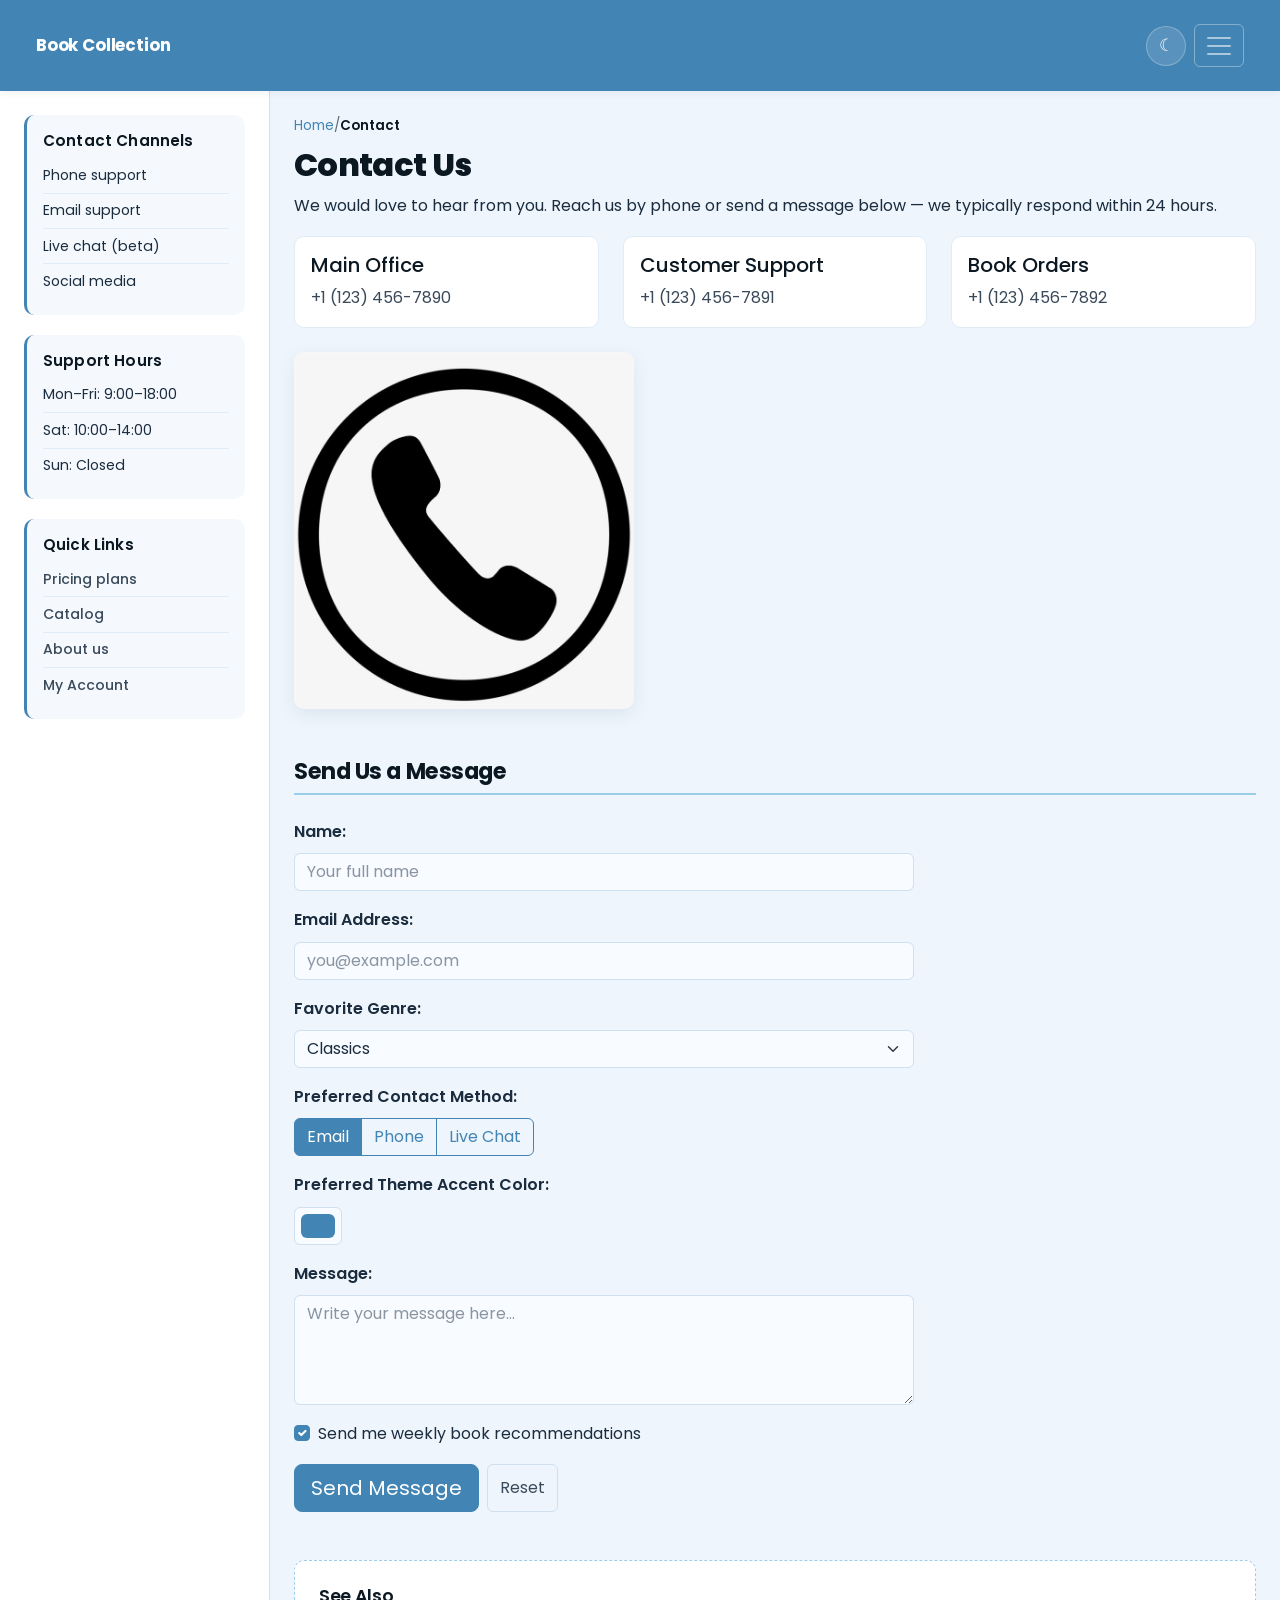
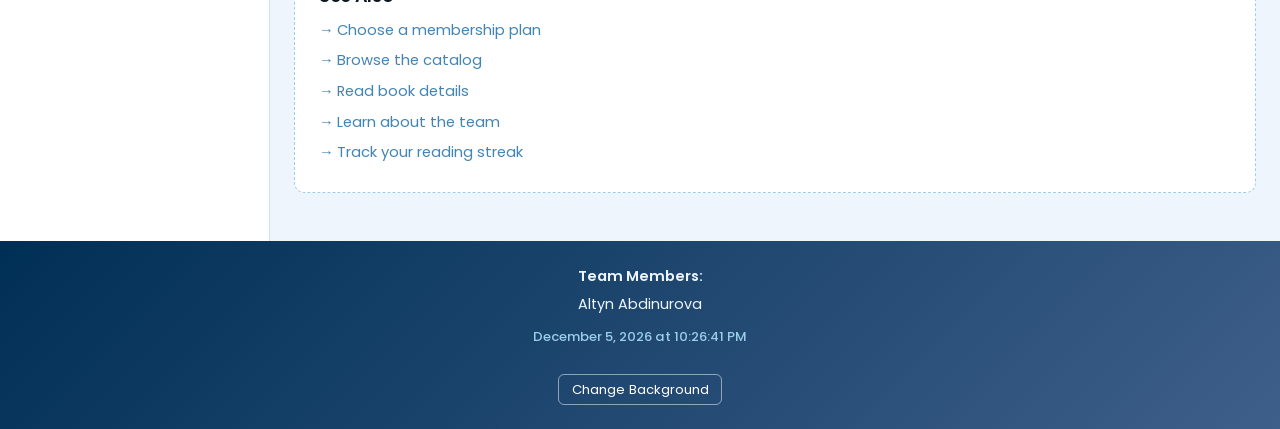
==== 6contact.html @ ef57058f "Assignment 5 final version" ====
<!DOCTYPE html>
<html lang="en">
<head>
  <meta charset="UTF-8">
  <meta name="viewport" content="width=device-width, initial-scale=1.0">
  <title>Contact Us — Digital Book Collection</title>
  <script src="js/theme-init.js"></script>
  <link href="https://cdn.jsdelivr.net/npm/bootstrap@5.3.2/dist/css/bootstrap.min.css" rel="stylesheet">
  <link rel="stylesheet" href="css/style.css">
</head>
<body>
  <div class="page-grid mx-auto">
    <header id="main-header" class="px-3 px-lg-4 py-3">
      <nav class="navbar navbar-expand-xxl navbar-dark w-100" aria-label="Main navigation">
        <div class="container-fluid">
          <a class="navbar-brand" href="index.html">Book Collection</a>
          <div class="d-flex align-items-center gap-2 ms-auto order-xxl-last">
            <button class="theme-toggle" type="button" id="theme-toggle" aria-label="Toggle theme">☾</button>
            <button class="navbar-toggler" type="button"
                    data-bs-toggle="collapse" data-bs-target="#navbarMain"
                    aria-controls="navbarMain" aria-expanded="false"
                    aria-label="Toggle navigation">
              <span class="navbar-toggler-icon"></span>
            </button>
          </div>
          <div class="collapse navbar-collapse" id="navbarMain">
            <ul class="navbar-nav ms-auto mb-2 mb-xxl-0">
              <li class="nav-item"><a class="nav-link" href="index.html">Home</a></li>
              <li class="nav-item"><a class="nav-link" href="2catalog.html">Catalog</a></li>
              <li class="nav-item"><a class="nav-link" href="3product.html">Book Details</a></li>
              <li class="nav-item"><a class="nav-link" href="4about.html">About Us</a></li>
              <li class="nav-item"><a class="nav-link" href="5prices.html">Pricing</a></li>
              <li class="nav-item"><a class="nav-link active" aria-current="page" href="6contact.html">Contact Us</a></li>
              <li class="nav-item"><a class="nav-link" href="7account.html">My Account</a></li>
              <li class="nav-item"><a class="nav-link" href="8reader.html">Read</a></li>
            </ul>
          </div>
        </div>
      </nav>
    </header>

    <aside class="sidebar p-3 p-lg-4">
      <div class="sidebar-block p-3">
        <h3 class="mb-2">Contact Channels</h3>
        <ul>
          <li>Phone support</li>
          <li>Email support</li>
          <li>Live chat (beta)</li>
          <li>Social media</li>
        </ul>
      </div>
      <div class="sidebar-block p-3">
        <h3 class="mb-2">Support Hours</h3>
        <ul>
          <li>Mon–Fri: 9:00–18:00</li>
          <li>Sat: 10:00–14:00</li>
          <li>Sun: Closed</li>
        </ul>
      </div>
      <div class="sidebar-block p-3">
        <h3 class="mb-2">Quick Links</h3>
        <ul>
          <li><a href="5prices.html">Pricing plans</a></li>
          <li><a href="2catalog.html">Catalog</a></li>
          <li><a href="4about.html">About us</a></li>
          <li><a href="7account.html">My Account</a></li>
        </ul>
      </div>
    </aside>

    <main class="main-content p-3 p-lg-4">
      <div class="container-fluid px-0">
        <p class="breadcrumb mb-2"><a href="index.html">Home</a> / <span>Contact</span></p>

        <h1>Contact Us</h1>
        <p>We would love to hear from you. Reach us by phone or send a message below — we typically respond within 24 hours.</p>

        <div class="row g-4 mb-4">
          <div class="col-12 col-sm-6 col-md-6 col-lg-4">
            <div class="card h-100">
              <div class="card-body">
                <h5 class="card-title">Main Office</h5>
                <p class="card-text mb-0">+1 (123) 456-7890</p>
              </div>
            </div>
          </div>
          <div class="col-12 col-sm-6 col-md-6 col-lg-4">
            <div class="card h-100">
              <div class="card-body">
                <h5 class="card-title">Customer Support</h5>
                <p class="card-text mb-0">+1 (123) 456-7891</p>
              </div>
            </div>
          </div>
          <div class="col-12 col-sm-6 col-md-6 col-lg-4">
            <div class="card h-100">
              <div class="card-body">
                <h5 class="card-title">Book Orders</h5>
                <p class="card-text mb-0">+1 (123) 456-7892</p>
              </div>
            </div>
          </div>
        </div>

        <img src="imgs/contactlogo.jpg" alt="Phone icon for customer contact details" class="page-img">

        <h2 class="mt-4 mt-lg-5">Send Us a Message</h2>
        <form id="contact-form" action="#" method="post" class="mt-4 mb-5 form-narrow" novalidate>
          <div class="mb-3">
            <label for="name" class="form-label fw-semibold">Name:</label>
            <input type="text" class="form-control" id="name" name="name" placeholder="Your full name" required>
          </div>
          <div class="mb-3">
            <label for="email" class="form-label fw-semibold">Email Address:</label>
            <input type="email" class="form-control" id="email" name="email" placeholder="you@example.com" required>
          </div>
          <div class="mb-3">
            <label for="genre" class="form-label fw-semibold">Favorite Genre:</label>
            <select id="genre" name="genre" class="form-select">
              <option value="classics">Classics</option>
              <option value="fantasy">Fantasy</option>
              <option value="sci-fi">Science Fiction</option>
              <option value="romance">Romance</option>
              <option value="coming-of-age">Coming-of-Age</option>
            </select>
          </div>
          <div class="mb-3">
            <label class="form-label fw-semibold d-block">Preferred Contact Method:</label>
            <div class="btn-group" role="group" aria-label="Contact preference">
              <input type="radio" class="btn-check" name="contact-method" id="cm-email" value="email" checked>
              <label class="btn btn-outline-primary" for="cm-email">Email</label>
              <input type="radio" class="btn-check" name="contact-method" id="cm-phone" value="phone">
              <label class="btn btn-outline-primary" for="cm-phone">Phone</label>
              <input type="radio" class="btn-check" name="contact-method" id="cm-chat" value="chat">
              <label class="btn btn-outline-primary" for="cm-chat">Live Chat</label>
            </div>
          </div>
          <div class="mb-3">
            <label for="theme-color" class="form-label fw-semibold">Preferred Theme Accent Color:</label>
            <input type="color" class="form-control form-control-color" id="theme-color" name="theme-color" value="#4285B4" title="Choose your accent color">
          </div>
          <div class="mb-3">
            <label for="message" class="form-label fw-semibold">Message:</label>
            <textarea class="form-control" id="message" name="message" rows="4" placeholder="Write your message here..." required minlength="10"></textarea>
          </div>
          <div class="form-check mb-3">
            <input class="form-check-input" type="checkbox" id="subscribe" name="subscribe" checked>
            <label class="form-check-label" for="subscribe">Send me weekly book recommendations</label>
          </div>
          <p id="contact-error" class="auth-error p-3" hidden></p>
          <p id="contact-success" class="auth-success p-3" hidden></p>
          <div class="d-flex gap-2 flex-wrap">
            <button type="submit" class="btn btn-primary btn-lg">Send Message</button>
            <button type="reset" class="btn btn-outline-secondary">Reset</button>
          </div>
        </form>

        <div class="see-also my-4 p-3 p-lg-4">
          <h3 class="mb-2">See Also</h3>
          <ul class="mb-0">
            <li><a href="5prices.html">Choose a membership plan</a></li>
            <li><a href="2catalog.html">Browse the catalog</a></li>
            <li><a href="3product.html">Read book details</a></li>
            <li><a href="4about.html">Learn about the team</a></li>
            <li><a href="7account.html">Track your reading streak</a></li>
          </ul>
        </div>
      </div>
    </main>

    <footer class="p-4">
      <p class="mb-1">Team Members:</p>
      <ul><li>Altyn Abdinurova</li></ul>
      <p id="datetime" class="footer-datetime"></p>
      <button id="bg-color-btn" type="button" class="btn btn-sm btn-outline-light">Change Background</button>
    </footer>
  </div>

  <script src="https://cdn.jsdelivr.net/npm/bootstrap@5.3.2/dist/js/bootstrap.bundle.min.js"></script>
  <script src="js/assign5.js"></script>
</body>
</html>
---- css/style.css ----
/* BOOK COLLECTION — Redesigned theme */

@import url('https://fonts.googleapis.com/css2?family=Poppins:wght@400;500;600;700;800&display=swap');

/* THEME VARIABLES */
:root {
  --bg-page: #eef5fc;
  --bg-surface: #ffffff;
  --bg-surface-2: #f5f9fe;
  --bg-surface-3: #e6f0fa;
  --bg-sidebar: #ffffff;
  --bg-header: #4285B4;
  --bg-footer: linear-gradient(135deg, #002F55 0%, #3E5F8A 100%);
  --bg-input: #f8fbff;

  --text-strong: #0b1721;
  --text-primary: #1a2c3e;
  --text-secondary: #3a4a5a;
  --text-muted: #5b6b7b;
  --text-on-dark: #eef5fc;

  --primary: #4285B4;
  --primary-dark: #002F55;
  --primary-mid: #3E5F8A;
  --primary-cornflower: #6495ED;
  --primary-pale: #9ACEEB;
  --primary-soft: #ABCDEF;
  --teal: #0095B6;
  --red: #D0021B;
  --red-hover: #b01a2f;

  --border: #cfe0f0;
  --border-soft: #e2ecf6;
  --shadow-sm: 0 2px 8px rgba(0, 47, 85, 0.06);
  --shadow-md: 0 6px 18px rgba(0, 47, 85, 0.08);
  --shadow-lg: 0 12px 32px rgba(0, 47, 85, 0.12);

  --radius-sm: 6px;
  --radius: 10px;
  --radius-lg: 14px;

  --t-fast: 0.15s ease;
  --t: 0.25s ease;
  --t-slow: 0.35s ease;
}

[data-theme="dark"] {
  --bg-page: #0a1a2e;
  --bg-surface: #142740;
  --bg-surface-2: #1a3350;
  --bg-surface-3: #1f3d5f;
  --bg-sidebar: #0f2138;
  --bg-header: #1a3350;
  --bg-footer: linear-gradient(135deg, #04121f 0%, #0f2138 100%);
  --bg-input: #0e1e33;

  --text-strong: #f0f6fc;
  --text-primary: #d8e5f0;
  --text-secondary: #b8c8d8;
  --text-muted: #7a8fa8;
  --text-on-dark: #eef5fc;

  --primary: #6495ED;
  --primary-dark: #9ACEEB;
  --primary-mid: #4285B4;
  --primary-cornflower: #ABCDEF;
  --primary-pale: #9ACEEB;
  --primary-soft: #3E5F8A;
  --teal: #3EC8E0;
  --red: #ff4d63;
  --red-hover: #e63348;

  --border: #1e3a5f;
  --border-soft: #223d5f;
  --shadow-sm: 0 2px 8px rgba(0, 0, 0, 0.3);
  --shadow-md: 0 6px 18px rgba(0, 0, 0, 0.4);
  --shadow-lg: 0 12px 32px rgba(0, 0, 0, 0.5);
}

/* RESET & BASE */
* { margin: 0; padding: 0; box-sizing: border-box; }

html { scroll-behavior: smooth; }

body {
  font-family: 'Poppins', 'Segoe UI', Tahoma, Geneva, Verdana, sans-serif;
  background-color: var(--bg-page);
  color: var(--text-primary);
  line-height: 1.65;
  font-weight: 400;
  min-height: 100vh;
  transition: background-color var(--t), color var(--t);
}

h1, h2, h3, h4 {
  color: var(--text-strong);
  font-weight: 700;
  letter-spacing: -0.02em;
  line-height: 1.25;
  transition: color var(--t);
}
h1 { font-size: 2rem; font-weight: 800; }
h2 { font-size: 1.4rem; padding-bottom: .5rem; border-bottom: 2px solid var(--primary-pale); }
h3 { font-size: 1.1rem; font-weight: 600; }
h4 { font-size: 0.97rem; font-weight: 600; }

p { color: var(--text-primary); }

a {
  color: var(--primary);
  text-decoration: none;
  transition: color var(--t);
}
a:hover { color: var(--primary-dark); text-decoration: underline; }

img { max-width: 100%; display: block; }

/* LAYOUT */
.page-grid {
  display: grid;
  grid-template-areas: "header header" "sidebar main" "footer footer";
  grid-template-columns: 270px minmax(0, 1fr);
  grid-template-rows: auto 1fr auto;
  min-height: 100vh;
  width: 100%;
  max-width: 1500px;
}
#main-header { grid-area: header; }
.page-grid .sidebar { grid-area: sidebar; }
.page-grid .main-content { grid-area: main; }
.page-grid footer { grid-area: footer; }

.main-content {
  background-color: var(--bg-page);
  min-width: 0;
  transition: background-color var(--t);
}

/* HEADER / NAVBAR */
#main-header {
  display: flex;
  justify-content: space-between;
  align-items: center;
  gap: 16px;
  box-shadow: var(--shadow-sm);
  position: sticky;
  top: 0;
  z-index: 100;
  flex-wrap: wrap;
  background-color: var(--bg-header);
  transition: background-color var(--t);
}

.navbar.bg-primary {
  background-color: transparent !important;
  padding: 0;
}
.navbar.bg-primary .container-fluid { gap: 8px; }

.navbar-brand {
  color: #fff !important;
  font-size: 1.05rem;
  font-weight: 700;
  letter-spacing: -0.01em;
  white-space: nowrap;
}
.navbar-brand:hover { color: #fff !important; text-decoration: none; }

.navbar-collapse { min-width: 0; }
.navbar-nav { flex-wrap: wrap; }

.navbar-nav .nav-link {
  color: rgba(255, 255, 255, 0.85) !important;
  font-weight: 500;
  font-size: .88rem;
  padding: .4rem .7rem !important;
  border-radius: var(--radius-sm);
  transition: background-color var(--t), color var(--t);
}
.navbar-nav .nav-link:hover {
  color: #fff !important;
  background-color: rgba(255, 255, 255, 0.12);
  text-decoration: none;
}
.navbar-nav .nav-link.active {
  color: #fff !important;
  background-color: rgba(255, 255, 255, 0.18);
}

.navbar-toggler {
  border: 1px solid rgba(255, 255, 255, 0.35);
  padding: .35rem .55rem;
}
.navbar-toggler:focus { box-shadow: 0 0 0 2px rgba(255, 255, 255, 0.4); }

.theme-toggle {
  width: 40px;
  height: 40px;
  border-radius: 50%;
  background: rgba(255, 255, 255, 0.12);
  border: 1px solid rgba(255, 255, 255, 0.25);
  color: #fff;
  font-size: 1.05rem;
  cursor: pointer;
  display: inline-flex;
  align-items: center;
  justify-content: center;
  transition: background var(--t-fast), transform var(--t-fast);
  padding: 0;
  line-height: 1;
  flex-shrink: 0;
}
.theme-toggle:hover {
  background: rgba(255, 255, 255, 0.22);
  transform: scale(1.06);
}
.theme-toggle:focus-visible {
  outline: 3px solid rgba(255, 255, 255, 0.55);
  outline-offset: 2px;
}

/* SIDEBAR */
.sidebar {
  background-color: var(--bg-sidebar);
  border-right: 1px solid var(--border);
  display: flex;
  flex-direction: column;
  gap: 20px;
  transition: background-color var(--t), border-color var(--t);
}

.sidebar-block {
  background-color: var(--bg-surface-2);
  border-left: 3px solid var(--primary);
  border-radius: var(--radius);
  transition: background-color var(--t), border-color var(--t);
}
.sidebar-block h3 {
  font-size: .95rem;
  color: var(--text-strong);
  letter-spacing: .01em;
}
.sidebar-block ul { list-style: none; margin: 0; padding: 0; }
.sidebar-block li {
  border-bottom: 1px solid var(--border-soft);
  font-size: .88rem;
  padding: .35rem 0;
}
.sidebar-block li:last-child { border-bottom: none; }
.sidebar-block a { color: var(--text-secondary); font-weight: 500; }
.sidebar-block a:hover { color: var(--primary); }

/* BREADCRUMB */
.breadcrumb {
  font-size: .84rem;
  color: var(--text-muted);
  background: transparent;
  padding: 0;
  margin: 0;
}
.breadcrumb a { color: var(--primary); }
.breadcrumb span { color: var(--text-strong); font-weight: 600; }

/* PAGE IMAGES */
.page-img {
  width: 100%;
  max-width: 340px;
  height: auto;
  border-radius: var(--radius);
  box-shadow: var(--shadow-md);
}
.profile-img {
  width: 150px;
  height: 150px;
  border-radius: 50%;
  object-fit: cover;
  display: block;
  border: 3px solid var(--primary);
  box-shadow: var(--shadow-md);
}
.carousel-img { height: 420px; object-fit: cover; }
.carousel-caption {
  background: rgba(0, 47, 85, 0.75);
  border-radius: var(--radius-sm);
  backdrop-filter: blur(3px);
}
[data-theme="dark"] .carousel-caption { background: rgba(0, 0, 0, 0.7); }

/* CARDS */

.info-card {
  background: var(--bg-surface);
  border-radius: var(--radius);
  border-left: 3px solid var(--primary);
  box-shadow: var(--shadow-sm);
  transition: transform var(--t), box-shadow var(--t), background-color var(--t);
}
.info-card:hover {
  transform: translateY(-3px);
  box-shadow: var(--shadow-md);
}
.info-card h3 { color: var(--text-strong); font-size: 1rem; }
.info-card .big-number {
  font-size: 1.9rem;
  font-weight: 800;
  color: var(--primary);
  display: block;
  letter-spacing: -.03em;
}

.quote-card {
  background: var(--bg-surface-2);
  border-left: 4px solid var(--primary);
  border-radius: var(--radius);
  font-style: italic;
  color: var(--text-strong);
  box-shadow: var(--shadow-sm);
}

.see-also {
  background: var(--bg-surface);
  border-radius: var(--radius);
  border: 1px dashed var(--primary-pale);
  transition: background-color var(--t), border-color var(--t);
}
.see-also ul { list-style: none; margin-left: 0; padding-left: 0; }
.see-also li { padding: .2rem 0; font-size: .92rem; }
.see-also li::before { content: "→ "; color: var(--primary); font-weight: 700; }

/* FOOTER */
footer {
  background: var(--bg-footer);
  color: var(--text-on-dark);
  text-align: center;
  font-size: .9rem;
  transition: background var(--t);
}
footer p { font-weight: 600; color: inherit; }
footer ul {
  list-style: none;
  margin: 0;
  padding: 0;
  display: flex;
  justify-content: center;
  gap: 18px;
  flex-wrap: wrap;
}
footer li { display: inline; }
footer a { color: var(--primary-pale); }
footer a:hover { color: #fff; }

.footer-datetime {
  font-size: .82rem;
  font-weight: 500 !important;
  color: var(--primary-pale) !important;
  margin-top: 10px;
}
#bg-color-btn {
  margin-top: 10px;
  border: 1px solid rgba(255, 255, 255, 0.35);
  color: #fff;
  background: transparent;
  font-size: .82rem;
  padding: .3rem .8rem;
  border-radius: var(--radius-sm);
  transition: background var(--t), color var(--t);
}
#bg-color-btn:hover {
  background: rgba(255, 255, 255, 0.15);
  color: #fff;
}

/* HERO */
.hero {
  background: linear-gradient(135deg, var(--bg-surface) 0%, var(--bg-surface-2) 100%);
  border-radius: var(--radius-lg);
  box-shadow: var(--shadow-md);
  border-left: 4px solid var(--primary);
  transition: background var(--t);
}
[data-theme="dark"] .hero {
  background: linear-gradient(135deg, #142740 0%, #1a3350 100%);
}
.hero-actions { display: flex; gap: 10px; flex-wrap: wrap; }

/* GALLERY */
.gallery-container { display: grid; gap: 12px; }
.gallery-main {
  display: grid;
  place-items: center;
  min-height: 320px;
  padding: 12px;
  overflow: hidden;
  background: var(--bg-surface);
  border: 1px solid var(--border);
  border-radius: var(--radius);
  box-shadow: var(--shadow-sm);
}
.gallery-main img { width: 100%; height: 420px; object-fit: contain; }
.gallery-thumbs { display: grid; grid-template-columns: repeat(6, 1fr); gap: 10px; }
.gallery-thumb {
  overflow: hidden;
  aspect-ratio: 1/1;
  cursor: pointer;
  border: 2px solid transparent;
  border-radius: var(--radius);
  box-shadow: var(--shadow-sm);
  transition: border-color var(--t), transform var(--t);
}
.gallery-thumb:hover { transform: translateY(-2px); }
.gallery-thumb.active-thumb { border-color: var(--primary); }
.gallery-thumb img { display: block; width: 100%; height: 100%; object-fit: cover; }

/* BOOK LIST / DETAILS */
.book-card {
  background: var(--bg-surface);
  border-radius: var(--radius);
  box-shadow: var(--shadow-sm);
  border-left: 3px solid var(--primary);
  overflow: hidden;
  transition: box-shadow var(--t), transform var(--t), background-color var(--t);
}
.book-card:hover {
  box-shadow: var(--shadow-md);
  transform: translateY(-2px);
}
.book-summary {
  display: flex;
  align-items: center;
  gap: 18px;
  cursor: pointer;
  list-style: none;
}
.book-summary::-webkit-details-marker { display: none; }
.book-summary:hover { background: var(--bg-surface-2); }
.book-summary img {
  width: 75px;
  height: 110px;
  object-fit: cover;
  border-radius: var(--radius-sm);
  flex-shrink: 0;
  box-shadow: var(--shadow-sm);
}
.book-info { flex: 1; min-width: 0; }
.book-info h3 { font-size: 1.05rem; color: var(--text-strong); font-weight: 700; }
.book-author { color: var(--primary); font-weight: 500; font-size: .85rem; }
.book-short { color: var(--text-secondary); font-size: .9rem; }
.book-toggle { display: inline-block; color: var(--primary); font-size: .82rem; font-weight: 600; }
.book-card[open] .book-toggle::after { content: "  ▴"; }
.book-card:not([open]) .book-toggle::after { content: "  ▸"; }

.book-details {
  border-top: 1px solid var(--border-soft);
  background: var(--bg-surface-2);
  animation: fadeIn .3s;
}
.book-details blockquote {
  border-left: 3px solid var(--primary);
  background: var(--bg-surface);
  border-radius: var(--radius-sm);
  font-style: italic;
  color: var(--text-strong);
  font-size: .9rem;
}

@keyframes fadeIn {
  from { opacity: 0; transform: translateY(-4px); }
  to { opacity: 1; transform: translateY(0); }
}

/* CUSTOM CARD ROW */
.custom-card-row {
  display: flex;
  flex-wrap: wrap;
  gap: 20px;
  align-items: stretch;
}
.custom-card {
  flex: 1 1 260px;
  display: flex;
  flex-direction: column;
  background: var(--bg-surface);
  border-radius: var(--radius);
  padding: 18px;
  box-shadow: var(--shadow-sm);
  border-top: 3px solid var(--primary);
  transition: transform var(--t), box-shadow var(--t), background-color var(--t);
}
.custom-card:hover {
  transform: translateY(-4px);
  box-shadow: var(--shadow-md);
}
.custom-card img {
  width: 100%;
  height: 170px;
  object-fit: cover;
  border-radius: var(--radius-sm);
  margin-bottom: 14px;
}
.custom-card h3 { color: var(--text-strong); }
.custom-card p { flex: 1; color: var(--text-secondary); font-size: .92rem; }

@media (max-width: 576px) {
  .custom-card-row { flex-direction: column; }
  .custom-card { flex: 1 1 100%; }
}
@media (min-width: 577px) and (max-width: 992px) {
  .custom-card { flex: 0 0 calc(50% - 10px); }
}
@media (min-width: 993px) {
  .custom-card { flex: 0 0 calc(33.333% - 14px); }
}

/* AUTHOR CARDS */
.author-grid {
  display: grid;
  grid-template-columns: repeat(auto-fit, minmax(220px, 1fr));
  gap: 16px;
}
.author-card {
  background: var(--bg-surface);
  border-radius: var(--radius);
  box-shadow: var(--shadow-sm);
  border-top: 3px solid var(--primary);
  transition: transform var(--t), box-shadow var(--t), background-color var(--t);
}
.author-card:hover {
  transform: translateY(-3px);
  box-shadow: var(--shadow-md);
}
.author-card h3 { color: var(--text-strong); font-size: 1.02rem; }
.author-card .author-meta { font-size: .78rem; color: var(--primary); font-weight: 600; }
.author-card p { font-size: .86rem; color: var(--text-muted); }
.author-card a.author-link { font-size: .84rem; font-weight: 600; color: var(--primary); }

/* VALUES */
.values-grid {
  display: grid;
  grid-template-columns: repeat(auto-fit, minmax(210px, 1fr));
  gap: 14px;
}
.value-card {
  background: var(--bg-surface);
  border-radius: var(--radius);
  box-shadow: var(--shadow-sm);
  border-left: 3px solid var(--primary);
  transition: transform var(--t), box-shadow var(--t), background-color var(--t);
}
.value-card:hover {
  transform: translateY(-3px);
  box-shadow: var(--shadow-md);
}
.value-card h3 { font-size: .98rem; }
.value-card p { font-size: .86rem; color: var(--text-secondary); }
.value-card a { font-size: .82rem; font-weight: 600; color: var(--primary); }

/* SHELF */
.shelf-grid {
  display: grid;
  grid-template-columns: repeat(auto-fit, minmax(230px, 1fr));
  gap: 14px;
}
.shelf-item {
  position: relative;
  background: var(--bg-surface);
  border-radius: var(--radius);
  box-shadow: var(--shadow-sm);
  border-left: 3px solid var(--primary);
  display: flex;
  gap: 12px;
  align-items: center;
  transition: transform var(--t), box-shadow var(--t), background-color var(--t);
}
.shelf-item:hover {
  transform: translateY(-2px);
  box-shadow: var(--shadow-md);
}
.shelf-item img {
  width: 55px;
  height: 85px;
  object-fit: cover;
  border-radius: var(--radius-sm);
  flex-shrink: 0;
  box-shadow: var(--shadow-sm);
}
.shelf-item-info { flex: 1; min-width: 0; }
.shelf-item-info h4 { font-size: .92rem; }
.shelf-item-info p { font-size: .78rem; color: var(--text-muted); }
.shelf-bookmark {
  position: absolute;
  top: -6px;
  right: -6px;
  background: var(--primary);
  color: #fff;
  width: 26px;
  height: 26px;
  border-radius: 50%;
  display: flex;
  align-items: center;
  justify-content: center;
  font-size: .85rem;
  box-shadow: var(--shadow-sm);
}
.shelf-remove { flex-shrink: 0; }

/* STREAK WIDGET  */
.streak-widget {
  background: var(--bg-surface-2);
  border: 1px solid var(--border);
  border-radius: var(--radius);
}
.streak-toggle {
  width: 100%;
  display: flex;
  align-items: center;
  justify-content: center;
  gap: 8px;
  background: linear-gradient(135deg, var(--primary) 0%, var(--primary-mid) 100%);
  color: #fff;
  border: none;
  border-radius: var(--radius-sm);
  cursor: pointer;
  font-family: inherit;
  font-size: 1.3rem;
  font-weight: 700;
  transition: transform var(--t-fast), box-shadow var(--t-fast);
  box-shadow: var(--shadow-sm);
}
.streak-toggle:hover {
  transform: translateY(-1px);
  box-shadow: var(--shadow-md);
  color: #fff;
}
.streak-flame { font-size: 1.5rem; }
.streak-count { font-size: 1.4rem; }

.streak-panel {
  background: var(--bg-surface);
  border-radius: var(--radius-sm);
  animation: fadeIn .2s;
}
.streak-panel h4 { font-size: .92rem; }
#streak-message { font-size: .82rem; color: var(--text-secondary); }

.streak-calendar {
  display: grid;
  grid-template-columns: repeat(7, 1fr);
  gap: 3px;
}
.cal-cell {
  aspect-ratio: 1/1;
  display: flex;
  align-items: center;
  justify-content: center;
  background: var(--bg-surface-3);
  border-radius: var(--radius-sm);
  font-size: .7rem;
  color: var(--text-muted);
  font-weight: 500;
}
.cal-cell.active {
  background: linear-gradient(135deg, var(--primary) 0%, var(--primary-mid) 100%);
  color: #fff;
  font-weight: 700;
  box-shadow: var(--shadow-sm);
}
.cal-cell.today { outline: 2px solid var(--primary-dark); outline-offset: -2px; }

.streak-stats { display: flex; gap: 5px; }
.streak-stats > div {
  flex: 1;
  text-align: center;
  background: var(--bg-surface-2);
  border-radius: var(--radius-sm);
}
.streak-stats .num {
  display: block;
  font-size: 1.05rem;
  font-weight: 800;
  color: var(--primary);
}
.streak-stats small {
  font-size: .62rem;
  color: var(--text-muted);
  text-transform: uppercase;
  letter-spacing: .5px;
}

.streak-hero {
  display: flex;
  align-items: center;
  gap: 16px;
  background: linear-gradient(135deg, var(--bg-surface-2) 0%, var(--bg-surface-3) 100%);
  border: 1px solid var(--primary-pale);
  border-radius: var(--radius);
  flex-wrap: wrap;
  transition: background var(--t);
}
[data-theme="dark"] .streak-hero {
  background: linear-gradient(135deg, #1a3350 0%, #1f3d5f 100%);
}
.streak-hero-flame { font-size: 2.4rem; }
.streak-hero-count { font-size: 1.15rem; font-weight: 700; color: var(--text-strong); }
.streak-hero-count span { font-size: 2rem; color: var(--primary); }

/* READING PROGRESS */
.my-books { display: flex; flex-direction: column; gap: 10px; }
.book-item {
  display: flex;
  gap: 14px;
  align-items: center;
  background: var(--bg-surface);
  border-radius: var(--radius);
  box-shadow: var(--shadow-sm);
  border-left: 3px solid var(--primary);
  flex-wrap: wrap;
  transition: background var(--t);
}
.book-item-info { flex: 1; min-width: 200px; }
.book-item-author { font-size: .84rem; color: var(--primary); }
.book-item-progress { font-size: .84rem; color: var(--text-muted); }

.progress-bar {
  height: 6px;
  background: var(--bg-surface-3);
  border-radius: 10px;
  overflow: hidden;
}
.progress-fill {
  height: 100%;
  background: linear-gradient(90deg, var(--primary) 0%, var(--primary-mid) 100%);
  border-radius: 10px;
  transition: width var(--t-slow);
}
.book-item-actions { display: flex; gap: 6px; }

.empty-msg {
  text-align: center;
  color: var(--text-muted);
  font-style: italic;
  background: var(--bg-surface);
  border-radius: var(--radius);
  border: 1px dashed var(--primary-pale);
}

/* PROFILE / ACCOUNT */
.profile-top {
  display: flex;
  justify-content: space-between;
  align-items: center;
  flex-wrap: wrap;
  gap: 10px;
}
#profile-section h1 span { color: var(--primary); }
.account-card {
  background: var(--bg-surface);
  border-radius: var(--radius);
  box-shadow: var(--shadow-sm);
  border-left: 3px solid var(--primary);
}
.account-row {
  display: flex;
  justify-content: space-between;
  align-items: center;
  gap: 14px;
  border-bottom: 1px solid var(--border-soft);
  flex-wrap: wrap;
}
.account-row:last-child { border-bottom: none; }
.account-label { font-size: .86rem; font-weight: 600; color: var(--text-strong); }
.account-value { font-size: .9rem; color: var(--text-secondary); display: flex; align-items: center; gap: 10px; }

/* READER */
.reader-toolbar {
  display: flex;
  flex-wrap: wrap;
  gap: 10px;
  align-items: center;
  background: var(--bg-surface);
  border-radius: var(--radius);
  box-shadow: var(--shadow-sm);
  position: sticky;
  top: 70px;
  z-index: 50;
  border-left: 3px solid var(--primary);
  transition: background var(--t);
}
.highlighter-bar { display: flex; gap: 5px; }
.hl-btn {
  width: 28px;
  height: 28px;
  border-radius: 50% !important;
  border: 2px solid var(--bg-surface) !important;
  box-shadow: var(--shadow-sm) !important;
  cursor: pointer;
  transition: transform var(--t-fast);
  padding: 0;
}
.hl-btn:hover { transform: scale(1.12); }
.hl-btn[data-color="yellow"] { background: #ffd324; }
.hl-btn[data-color="green"]  { background: #32f77a; }
.hl-btn[data-color="blue"]   { background: #2e78ce; }
.hl-btn[data-color="pink"]   { background: #f1359c; }
.hl-btn[data-color="orange"] { background: #ee9331; }
.hl-btn:focus-visible { outline: 3px solid var(--primary); outline-offset: 2px; }

.book-reader {
  background: var(--bg-surface);
  border-radius: var(--radius);
  box-shadow: var(--shadow-md);
  font-family: Georgia, 'Times New Roman', serif;
  line-height: 1.85;
  max-width: 800px;
  transition: background var(--t);
}
[data-theme="dark"] .book-reader { background: #16283f; }

.reader-header {
  display: flex;
  gap: 18px;
  align-items: center;
  border-bottom: 2px solid var(--border-soft);
}
.reader-header img {
  width: 75px;
  height: 110px;
  object-fit: cover;
  border-radius: var(--radius-sm);
  box-shadow: var(--shadow-sm);
}
.reader-header h1 { font-size: 1.4rem; }
.reader-header p { color: var(--text-muted); font-size: .88rem; }

.reader-para {
  font-size: 1rem;
  color: var(--text-primary);
  border-radius: var(--radius-sm);
  transition: background var(--t), box-shadow var(--t);
}
.reader-para:hover { background: var(--bg-surface-2); }
.reader-para.flash {
  background: var(--primary-soft);
  box-shadow: 0 0 0 2px var(--primary);
  animation: flashPara 1.4s ease;
}
@keyframes flashPara {
  0%, 100% { background: var(--primary-soft); }
  50% { background: var(--primary-pale); }
}

mark.hl { border-radius: 3px; color: inherit; }
mark.hl-yellow { background: #ffd324; color: #0b1721; }
mark.hl-green  { background: #32f77a; color: #0b1721; }
mark.hl-blue   { background: #2e78ce; color: #0b1721; }
mark.hl-pink   { background: #f1359c; color: #0b1721; }
mark.hl-orange { background: #ee9331; color: #0b1721; }

.side-link {
  position: relative;
  border-radius: var(--radius-sm);
  font-size: .82rem;
  color: var(--text-secondary);
  transition: background var(--t-fast);
  display: flex;
  align-items: flex-start;
  gap: 6px;
}
.side-link:hover { background: var(--bg-surface-2); }
.side-link .side-text {
  flex: 1;
  min-width: 0;
  display: -webkit-box;
  -webkit-box-orient: vertical;
  -webkit-line-clamp: 3;
  line-clamp: 3;
  overflow: hidden;
  line-height: 1.35;
  color: var(--text-secondary);
  text-decoration: none;
}
.side-link .side-text:hover { color: var(--text-strong); text-decoration: none; }
.side-remove {
  position: absolute;
  right: 4px;
  top: 6px;
  opacity: .4;
  transition: opacity var(--t-fast);
}
.side-link:hover .side-remove { opacity: 1; }
.side-remove:focus-visible,
.side-link:focus-within .side-remove { opacity: 1; }

.swatch { width: 12px; height: 12px; border-radius: 3px; flex-shrink: 0; display: inline-block; }
.swatch-yellow { background: #ffd324; }
.swatch-green  { background: #32f77a; }
.swatch-blue   { background: #2e78ce; }
.swatch-pink   { background: #f1359c; }
.swatch-orange { background: #ee9331; }

.empty-msg-small {
  font-size: .8rem;
  color: var(--text-muted);
  font-style: italic;
  text-align: center;
}

.reader-book-title {
  font-size: .92rem;
  color: var(--text-strong);
  background: var(--bg-surface-2);
  border-radius: var(--radius-sm);
  border-left: 3px solid var(--primary);
}
.toolbar-label { font-size: .84rem; font-weight: 600; color: var(--text-strong); }
.toolbar-link { font-size: .84rem; font-weight: 600; color: var(--primary); }

.reader-empty {
  text-align: center;
  background: var(--bg-surface);
  border-radius: var(--radius);
  border: 1px dashed var(--primary-pale);
}
.reader-empty h2 { color: var(--text-strong); }
.reader-empty ul.reader-suggest { list-style: none; max-width: 420px; text-align: left; padding: 0; }
.reader-empty ul.reader-suggest li { border-bottom: 1px solid var(--border-soft); font-size: .88rem; }
.reader-empty ul.reader-suggest li:last-child { border-bottom: none; }

.shelf-link {
  display: flex;
  align-items: center;
  gap: 6px;
  border-bottom: 1px solid var(--border-soft);
  font-size: .84rem;
}
.shelf-link:last-child { border-bottom: none; }
.shelf-link.active { background: var(--bg-surface-2); border-radius: var(--radius-sm); }
.shelf-link a { color: var(--primary); font-weight: 500; flex: 1; }
.shelf-tag {
  font-size: .62rem;
  background: var(--red);
  color: #fff;
  border-radius: 10px;
  font-weight: 600;
  padding: 2px 8px;
}

/* AUTH TABS */
.auth-tabs {
  display: flex;
  gap: 6px;
  background: var(--bg-surface-2);
  border-radius: var(--radius);
  max-width: 540px;
}
.auth-tab {
  flex: 1;
  background: transparent;
  color: var(--text-secondary);
  border: none;
  border-radius: var(--radius-sm);
  font-family: inherit;
  font-size: .93rem;
  font-weight: 600;
  cursor: pointer;
  transition: background var(--t), color var(--t);
}
.auth-tab:hover { background: var(--bg-surface-3); color: var(--text-strong); }
.auth-tab.active {
  background: var(--bg-surface);
  color: var(--text-strong);
  box-shadow: var(--shadow-sm);
  font-weight: 700;
}
.auth-hint { font-size: .86rem; color: var(--text-muted); }
.auth-error {
  background: rgba(208, 2, 27, 0.08);
  color: var(--red);
  border-left: 3px solid var(--red);
  border-radius: var(--radius-sm);
  font-size: .86rem;
  font-weight: 500;
}
[data-theme="dark"] .auth-error { background: rgba(255, 77, 99, 0.12); }

/* ACCORDION (FAQ) */
.accordion-custom { display: flex; flex-direction: column; gap: 8px; }
.accordion-item-custom {
  border: 1px solid var(--border) !important;
  border-radius: var(--radius);
  overflow: hidden;
  background: var(--bg-surface) !important;
  box-shadow: var(--shadow-sm);
  transition: background var(--t), border-color var(--t);
}
.accordion-header {
  width: 100%;
  text-align: left;
  padding: 14px 18px;
  background: var(--bg-surface-2) !important;
  border: none;
  font-weight: 600;
  font-family: inherit;
  font-size: .96rem;
  color: var(--text-strong) !important;
  cursor: pointer;
  transition: background var(--t), color var(--t);
  display: flex;
  justify-content: space-between;
  align-items: center;
  gap: 12px;
}
.accordion-header::after {
  content: "+";
  font-size: 1.3rem;
  color: var(--primary);
  transition: transform var(--t-slow);
  font-weight: 700;
}
.accordion-item-custom.active .accordion-header::after {
  content: "−";
  transform: rotate(180deg);
}
.accordion-header:hover { background: var(--bg-surface-3) !important; }
.accordion-header:focus-visible {
  outline: 3px solid var(--primary);
  outline-offset: -3px;
}
.accordion-content {
  max-height: 0;
  overflow: hidden;
  transition: max-height var(--t-slow);
  padding: 0 18px;
  background: var(--bg-surface) !important;
}
.accordion-content p {
  margin: 0;
  padding: 12px 0 16px;
  color: var(--text-secondary) !important;
  font-size: .92rem;
  line-height: 1.6;
}

/* POPUP */
.popup-overlay {
  position: fixed;
  inset: 0;
  background: rgba(0, 47, 85, 0.65);
  display: flex;
  align-items: center;
  justify-content: center;
  z-index: 1050;
  padding: 16px;
  animation: fadeIn .25s ease;
}
.popup-overlay[hidden] { display: none; }
.popup-form {
  background: var(--bg-surface);
  color: var(--text-primary);
  border-radius: var(--radius-lg);
  max-width: 420px;
  width: 100%;
  position: relative;
  box-shadow: var(--shadow-lg);
  animation: popIn .3s ease;
}
@keyframes popIn {
  from { opacity: 0; transform: scale(.92) translateY(10px); }
  to   { opacity: 1; transform: scale(1) translateY(0); }
}

/* PRICING CARDS */
.pricing-grid {
  display: grid;
  grid-template-columns: repeat(auto-fit, minmax(220px, 1fr));
  gap: 16px;
}
.pricing-card {
  background: var(--bg-surface);
  border-radius: var(--radius);
  border-left: 3px solid var(--primary);
  box-shadow: var(--shadow-sm);
  padding: 20px;
  display: flex;
  flex-direction: column;
  transition: transform var(--t), box-shadow var(--t), background var(--t);
}
.pricing-card:hover { transform: translateY(-3px); box-shadow: var(--shadow-md); }
.pricing-card h3 { font-size: 1.05rem; margin-bottom: 4px; }
.pricing-card .price {
  font-size: 1.9rem;
  font-weight: 800;
  color: var(--primary);
  margin: 6px 0;
}
.pricing-card .price small { font-size: .85rem; color: var(--text-muted); font-weight: 500; }
.pricing-card ul { list-style: none; padding: 0; margin: 12px 0 0; }
.pricing-card li {
  font-size: .88rem;
  padding: 4px 0;
  color: var(--text-secondary);
  border-bottom: 1px solid var(--border-soft);
}
.pricing-card li:last-child { border-bottom: none; }
.pricing-card.featured { border-left-color: var(--red); }

/* SCROLL MARGIN */
.book-card, h2[id], h1[id] { scroll-margin-top: 90px; }

/* RESPONSIVE */
@media (max-width: 1100px) { .gallery-thumbs { grid-template-columns: repeat(4, 1fr); } }
@media (max-width: 900px) {
  .page-grid {
    grid-template-areas: "header" "sidebar" "main" "footer";
    grid-template-columns: 1fr;
  }
  .sidebar { border-right: none; border-bottom: 1px solid var(--border); }
}
@media (max-width: 760px) {
  #main-header { flex-direction: row; align-items: center; gap: 8px; }
  .gallery-thumbs { grid-template-columns: repeat(4, 1fr); }
  .gallery-main img { height: 340px; }
  .book-summary { gap: 12px; }
  .book-summary img { width: 60px; height: 90px; }
  .reader-toolbar { top: auto; position: static; }
  .reader-header { flex-direction: column; text-align: center; }
}
@media (max-width: 576px) {
  body { font-size: 14px; }
  h1 { font-size: 1.5rem; }
  h2 { font-size: 1.15rem; }
  h3 { font-size: .98rem; }
  .gallery-thumbs { grid-template-columns: repeat(3, 1fr); }
  .gallery-main { min-height: 240px; }
  .gallery-main img { height: 280px; }
  .carousel-img { height: 280px; }
}
@media (min-width: 577px) and (max-width: 992px) {
  body { font-size: 15px; }
  h1 { font-size: 1.75rem; }
  h2 { font-size: 1.25rem; }
}
@media (min-width: 993px) {
  body { font-size: 16px; }
  h1 { font-size: 2rem; }
  h2 { font-size: 1.4rem; }
}

/* UTILITIES */
.form-narrow { max-width: 620px; }
.form-narrow-sm { max-width: 540px; }
.text-small { font-size: .88rem; color: var(--text-muted); }
.text-tiny { font-size: .8rem; }

/* BOOTSTRAP OVERRIDES */
.form-control, .form-select {
  background-color: var(--bg-input) !important;
  border: 1px solid var(--border) !important;
  color: var(--text-primary) !important;
  border-radius: var(--radius-sm);
}
.form-control:focus,
.form-select:focus,
.form-check-input:focus {
  background-color: var(--bg-input) !important;
  color: var(--text-primary) !important;
  border-color: var(--primary) !important;
  box-shadow: 0 0 0 3px rgba(66, 133, 180, 0.2) !important;
}
[data-theme="dark"] .form-control:focus,
[data-theme="dark"] .form-select:focus {
  box-shadow: 0 0 0 3px rgba(100, 149, 237, 0.3) !important;
}
.form-control::placeholder { color: var(--text-muted); opacity: .7; }
.form-check-input {
  background-color: var(--bg-input);
  border-color: var(--border);
}
.form-check-input:checked {
  background-color: var(--primary) !important;
  border-color: var(--primary) !important;
}

.input-group-text {
  background-color: var(--bg-surface-2) !important;
  border: 1px solid var(--border) !important;
  color: var(--text-secondary) !important;
}

input:-webkit-autofill,
input:-webkit-autofill:hover,
input:-webkit-autofill:focus,
textarea:-webkit-autofill,
select:-webkit-autofill {
  -webkit-text-fill-color: var(--text-primary) !important;
  -webkit-box-shadow: 0 0 0 1000px var(--bg-input) inset !important;
  transition: background-color 5000s ease-in-out 0s;
  caret-color: var(--primary);
}

/* btn-check*/ 
.btn-check:checked + .btn-outline-primary,
.btn-check:active + .btn-outline-primary {
  background-color: var(--primary) !important;
  border-color: var(--primary) !important;
  color: #fff !important;
}
.btn-outline-primary {
  color: var(--primary) !important;
  border-color: var(--primary) !important;
}
.btn-outline-primary:hover {
  background-color: var(--primary) !important;
  border-color: var(--primary) !important;
  color: #fff !important;
}

.btn-primary {
  background-color: var(--primary) !important;
  border-color: var(--primary) !important;
  color: #fff !important;
}

.btn-primary:hover, .btn-primary:focus {
  background-color: var(--primary-mid) !important;
  border-color: var(--primary-mid) !important;
  color: #fff !important;
}

.btn-warning {
  background-color: var(--red) !important;
  border-color: var(--red) !important;
  color: #fff !important;
}
.btn-warning:hover {
  background-color: var(--red-hover) !important;
  border-color: var(--red-hover) !important;
  color: #fff !important;
}

.btn-outline-secondary {
  color: var(--text-secondary) !important;
  border-color: var(--border) !important;
}
.btn-outline-secondary:hover {
  background-color: var(--text-secondary) !important;
  color: #fff !important;
}

.btn-outline-light {
  color: #fff !important;
  border-color: rgba(255,255,255,.5) !important;
}
.btn-outline-light:hover {
  background-color: rgba(255,255,255,.15) !important;
  color: #fff !important;
}

/* Bootstrap cards */
.card {
  background-color: var(--bg-surface) !important;
  border: 1px solid var(--border-soft) !important;
  color: var(--text-primary);
  border-radius: var(--radius);
  overflow: hidden;
  transition: background-color var(--t), border-color var(--t);
}
.card-body { color: var(--text-primary); }
.card-title { color: var(--text-strong); }
.card-text { color: var(--text-secondary); }
.card-img-top { height: 220px; object-fit: cover; }

/* Tables */
.table {
  color: var(--text-primary);
  border-color: var(--border);
  background: transparent;
}
.table > :not(caption) > * > * {
  background-color: transparent !important;
  color: var(--text-primary) !important;
  border-color: var(--border) !important;
}
.table-striped > tbody > tr:nth-of-type(odd) > * {
  background-color: transparent !important;
  color: var(--text-primary) !important;
}
.table-hover > tbody > tr:hover > * {
  background-color: var(--bg-surface-2) !important;
}
.table-dark {
  background-color: var(--primary-dark) !important;
}
.table-dark th {
  color: #fff !important;
  background-color: var(--primary-dark) !important;
}
.table-scroll { background: transparent; }

/* INTERACTIVE ELEMENTS */

/* Time-based greeting */
.greeting-text {
  font-size: 1.05rem;
  font-weight: 500;
  color: var(--primary);
  font-style: italic;
}

/* Random quote generator */
.quote-generator {
  background: var(--bg-surface);
  border-radius: var(--radius);
  border-left: 4px solid var(--primary);
  box-shadow: var(--shadow-sm);
}
.quote-text {
  font-family: Georgia, 'Times New Roman', serif;
  font-size: 1.1rem;
  font-style: italic;
  color: var(--text-strong);
}

/* Catalog filter bar */
.filter-bar {
  display: flex;
  flex-wrap: wrap;
  gap: 8px;
}
.filter-btn {
  font-size: .85rem;
  padding: .35rem .9rem;
  border-radius: 20px;
}
.filter-btn.active {
  background: var(--primary) !important;
  color: #fff !important;
  border-color: var(--primary) !important;
}

/* Book rating stars */
.book-rating {
  display: flex;
  align-items: center;
  gap: 2px;
}
.rating-star {
  transition: transform 0.2s, color 0.2s;
  user-select: none;
}
.rating-star:hover { transform: scale(1.2); }

/* Success message */
.auth-success {
  background: rgba(40, 167, 69, 0.1);
  color: #28a745;
  border-left: 3px solid #28a745;
  border-radius: var(--radius-sm);
  font-size: .86rem;
  font-weight: 500;
}
[data-theme="dark"] .auth-success {
  background: rgba(40, 167, 69, 0.15);
  color: #4cd964;
}

/* Read More content block */
#read-more-content {
  display: none;
  background: var(--bg-surface-2) !important;
  border-radius: var(--radius-sm);
  border-left: 3px solid var(--primary-pale);
}

/* ===== Assignment 5 fixes ===== */
 
/* Was inline style="max-width:380px" in index.html */
.greet-group { max-width: 380px; }
 
/* Was inline style="max-width:240px" in 8reader.html */
.book-select { max-width: 240px; }
 
/* "Add to Shelf" button state — the JS toggled .on-shelf but it had no style */
.add-to-shelf { transition: transform var(--t-fast), background-color var(--t), border-color var(--t); }
.add-to-shelf.on-shelf {
  background-color: #28a745;
  border-color: #28a745;
  color: #fff;
}
 
/* Pricing: Monthly / Yearly switch */
.billing-note {
  font-size: .85rem;
  color: var(--text-muted);
  margin: -0.75rem 0 1rem;
}
.price { transition: opacity var(--t), transform var(--t); }
.price.price-updating { opacity: 0; transform: translateY(-6px); }
 
/* Catalog filter + loaded reviews: event-triggered fade-in */
.fade-in-up { animation: fadeInUp .35s ease both; }
@keyframes fadeInUp {
  from { opacity: 0; transform: translateY(12px); }
  to   { opacity: 1; transform: translateY(0); }
}
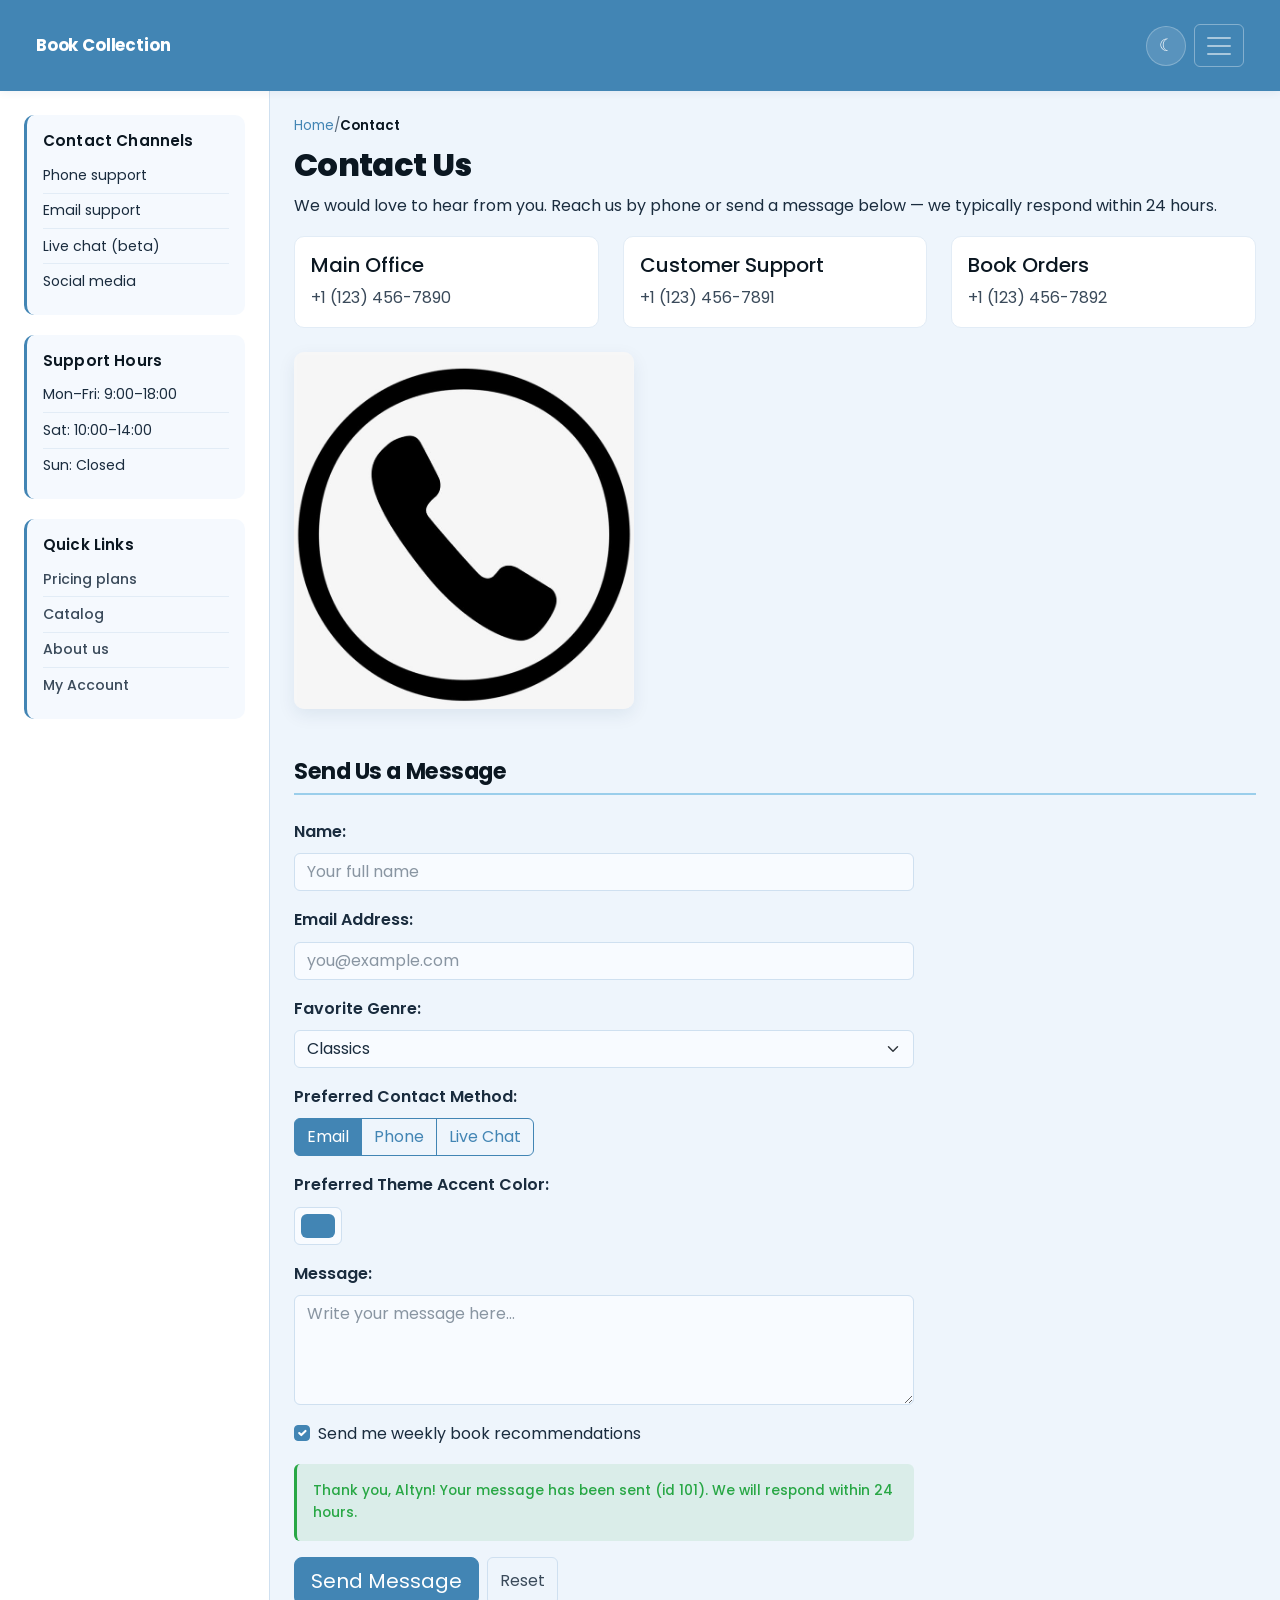
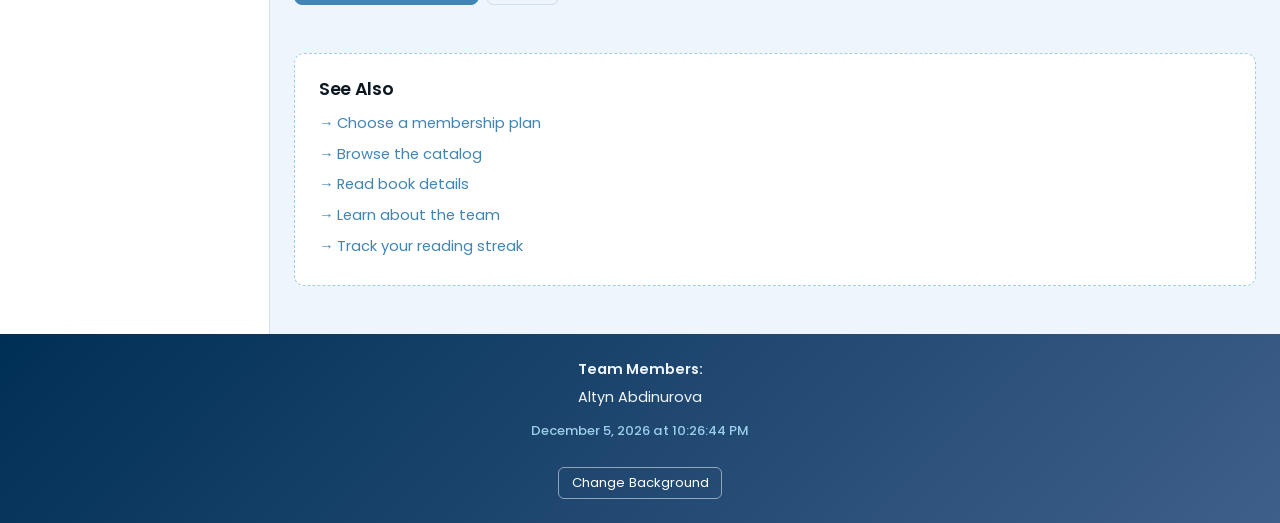
==== commit 172c4d44: "commit" ====
--- a/6contact.html
+++ b/6contact.html
@@ -148,7 +148,7 @@
             <label class="form-check-label" for="subscribe">Send me weekly book recommendations</label>
           </div>
           <p id="contact-error" class="auth-error p-3" hidden></p>
-          <p id="contact-success" class="auth-success p-3" hidden></p>
+          <p id="contact-success" class="auth-success p-3">Thank you, Altyn! Your message has been sent (id 101). We will respond within 24 hours.</p>
           <div class="d-flex gap-2 flex-wrap">
             <button type="submit" class="btn btn-primary btn-lg">Send Message</button>
             <button type="reset" class="btn btn-outline-secondary">Reset</button>
--- a/css/style.css
+++ b/css/style.css
@@ -1401,4 +1401,9 @@
 @keyframes fadeInUp {
   from { opacity: 0; transform: translateY(12px); }
   to   { opacity: 1; transform: translateY(0); }
+}
+
+.navbar-nav .nav-link:focus-visible {
+  outline: 3px solid #fff;
+  outline-offset: 2px;
 }
